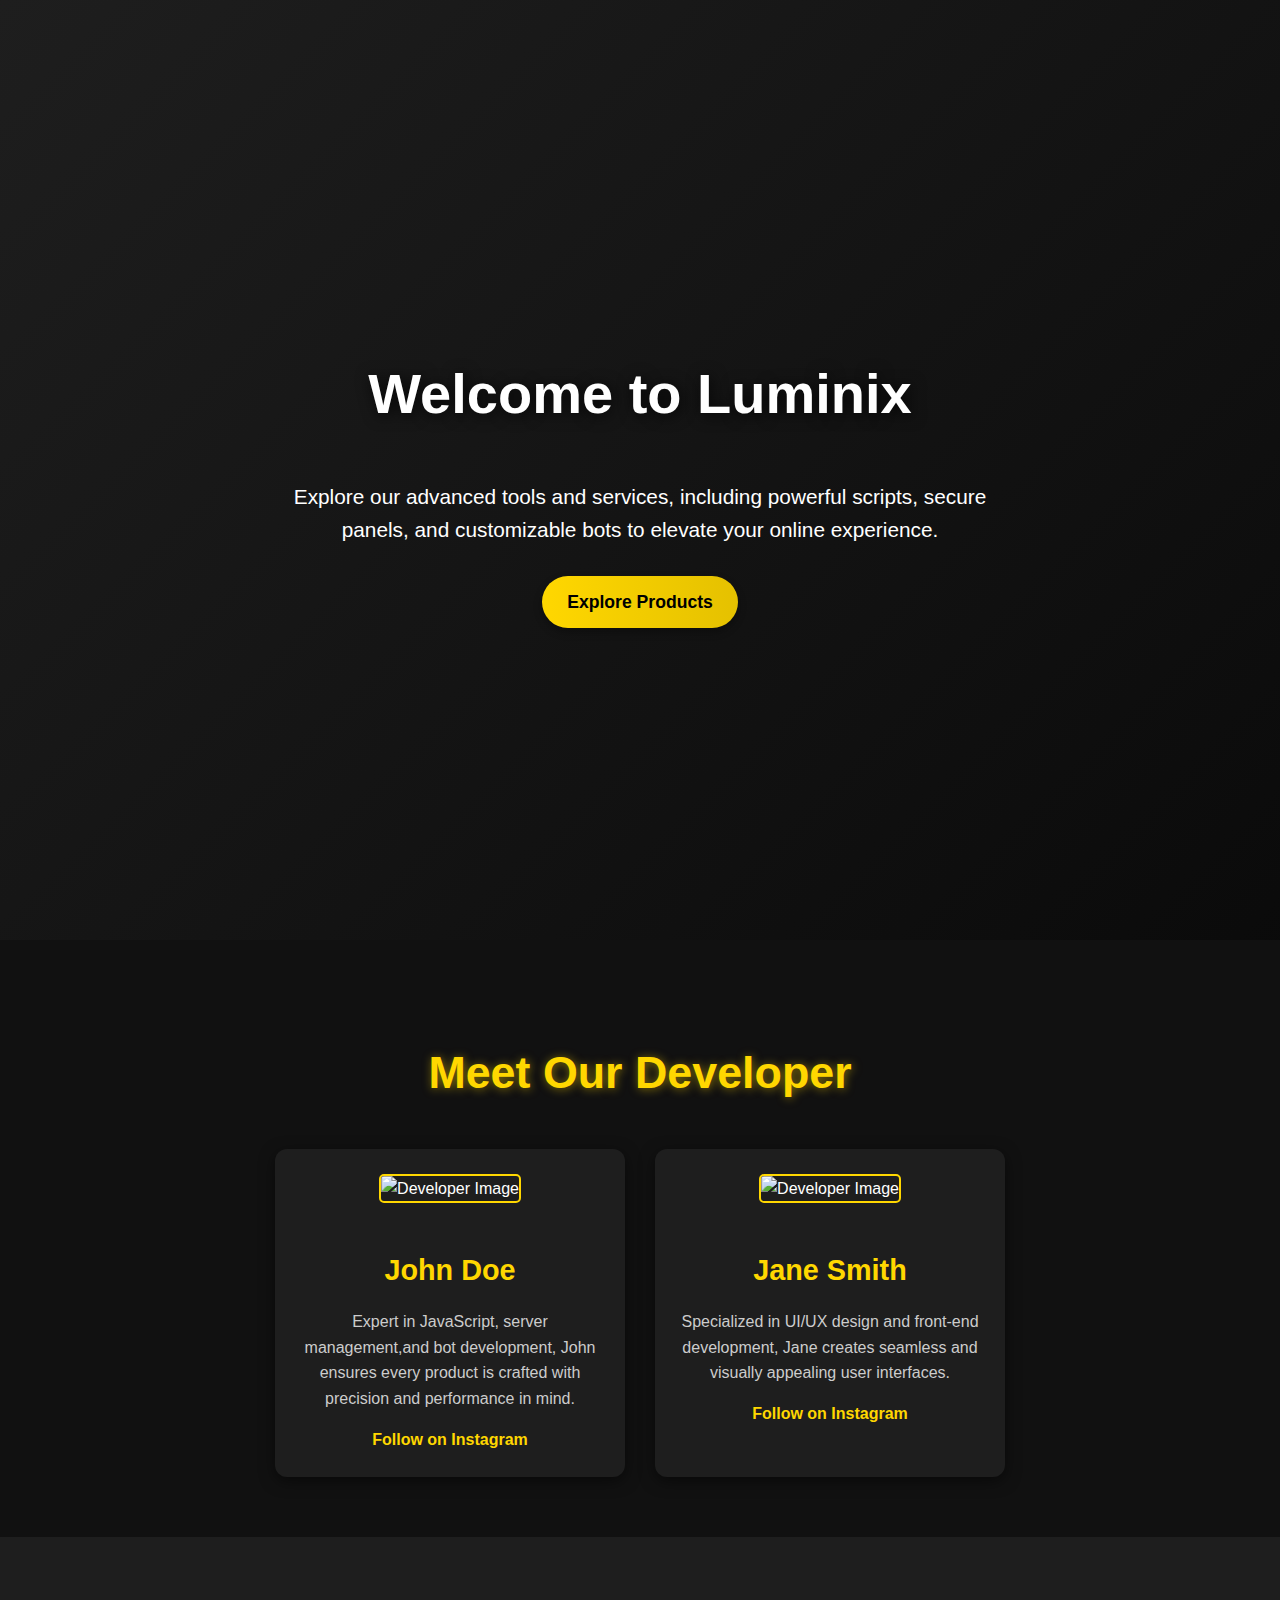
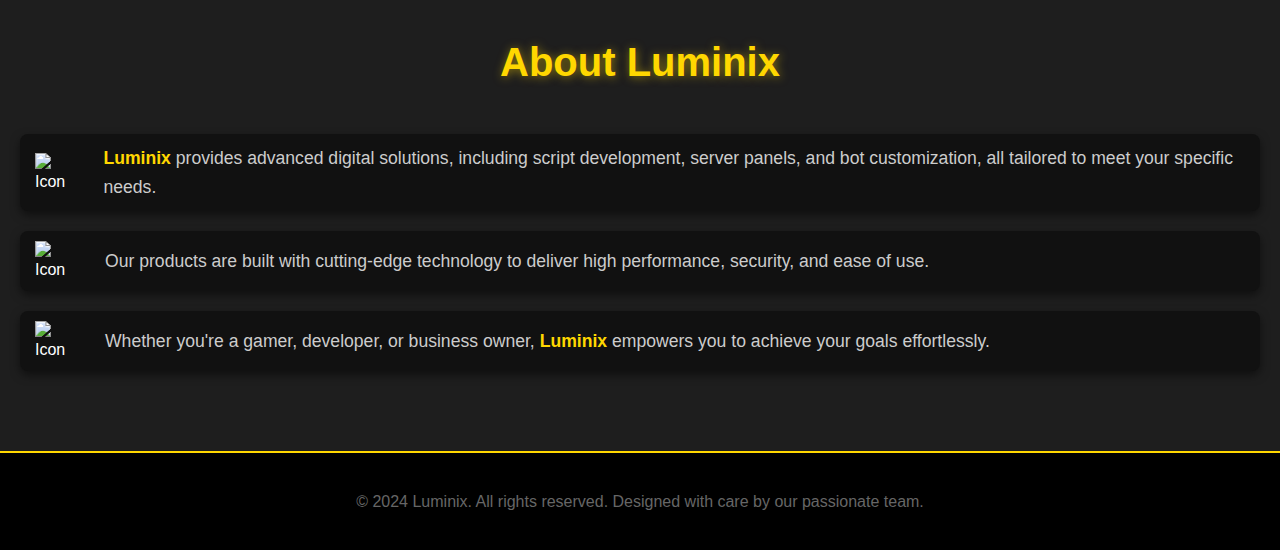
==== index.html @ 0e13dd22 "Update index.html" ====
<!DOCTYPE html>
<html lang="en">
<head>
    <meta charset="UTF-8">
    <meta name="viewport" content="width=device-width, initial-scale=1.0">
    <title>Home - Luminix</title><style>
    /* Global Styles */
    body {
        margin: 0;
        font-family: 'Arial', sans-serif;
        background: linear-gradient(135deg, #1e1e1e, #000);
        color: #fff;
        overflow-x: hidden;
        line-height: 1.6;
    }

    /* Header Section */
     .header {
        background: url('https://pomf2.lain.la/f/1grm6sm7.png') no-repeat center center/cover;
        height: 100vh;
        display: flex;
        flex-direction: column;
        justify-content: center;
        align-items: center;
        text-align: center;
        color: #fff;
        padding: 20px;
     }

    .header h1 {
        font-size: 3.5rem;
        font-weight: bold;
        text-shadow: 2px 2px 15px rgba(0, 0, 0, 0.8);
        margin-bottom: 20px;
    }

    .header p {
        font-size: 1.3rem;
        max-width: 700px;
        margin-bottom: 30px;
    }

    .header a {
        display: inline-block;
        background: linear-gradient(90deg, #ffd700, #e5c100);
        color: #000;
        text-decoration: none;
        padding: 12px 25px;
        font-size: 1.1rem;
        font-weight: bold;
        border-radius: 30px;
        transition: all 0.3s ease;
        box-shadow: 0 4px 8px rgba(0, 0, 0, 0.3);
    }

    .header a:hover {
        background: linear-gradient(90deg, #e5c100, #ffd700);
        transform: translateY(-3px);
    }
#particles-js {
    position: absolute;
    width: 100%;
    height: 100%;
    top: 0;
    left: 0;
    z-index: 1; /* Pastikan partikel berada di belakang konten */
    pointer-events: none; /* Mencegah interaksi dengan partikel */
}

.header-content {
    position: relative;
    z-index: 2; /* Pastikan konten berada di atas partikel */
}
    /* Developer Section */
    .developer-section {
        padding: 60px 20px;
        text-align: center;
        background: #111;
    }

    .developer-section h2 {
        font-size: 2.8rem;
        color: #ffd700;
        margin-bottom: 40px;
        text-shadow: 1px 1px 10px rgba(255, 215, 0, 0.5);
    }

    .developer-card {
        display: flex;
        flex-wrap: wrap;
        justify-content: center;
        gap: 30px;
    }

    .developer {
        background: #1e1e1e;
        padding: 25px;
        border-radius: 12px;
        box-shadow: 0 4px 15px rgba(0, 0, 0, 0.5);
        width: 300px;
        text-align: center;
        transition: transform 0.3s ease, box-shadow 0.3s ease;
    }

    .developer:hover {
        transform: translateY(-10px);
        box-shadow: 0 10px 25px rgba(255, 215, 0, 0.4);
    }
.developer img {
        width: 110px;
        height: 110px;
        border-radius: 5px; /* Membuat sudut sedikit melengkung, jika tidak ingin lengkung gunakan 0 */
        margin-bottom: 15px;
        object-fit: cover; /* Pastikan gambar sesuai ukuran kotak */
        border: 2px solid #ffd700; /* Tambahkan border emas untuk aksen */
    }


    .developer h3 {
        font-size: 1.8rem;
        color: #ffd700;
        margin-bottom: 10px;
    }

    .developer p {
        font-size: 1rem;
        color: #ccc;
        margin-bottom: 15px;
    }

    .developer a {
        display: inline-block;
        color: #ffd700;
        text-decoration: none;
        font-weight: bold;
        transition: color 0.3s ease;
    }

    .developer a:hover {
        color: #e5c100;
    }

    /* About Section */
    .about-section {
        background: #1e1e1e;
        padding: 60px 20px;
        color: #fff;
    }

    .about-section h2 {
        font-size: 2.5rem;
        text-align: center;
        margin-bottom: 40px;
        color: #ffd700;
        text-shadow: 1px 1px 10px rgba(255, 215, 0, 0.5);
    }

    .about-item {
        display: flex;
        align-items: center;
        margin-bottom: 20px;
        gap: 15px;
        padding: 10px 15px;
        border-radius: 8px;
        background: #111;
        box-shadow: 0 4px 10px rgba(0, 0, 0, 0.5);
    }

    .about-item img {
        width: 40px;
        height: 40px;
    }

    .about-item p {
        font-size: 1.1rem;
        color: #ccc;
        margin: 0;
    }

    .about-item span {
        color: #ffd700;
        font-weight: bold;
    }

    /* Footer Section */
    .footer {
        background: #000;
        text-align: center;
        padding: 20px;
        font-size: 1rem;
        color: #666;
        border-top: 2px solid #ffd700;
    }
</style>

</head>
<body>
    <!-- Header Section -->
    <div id="particles-js"></div>
    <div class="header">
        <h1>Welcome to Luminix</h1>
        <p>Explore our advanced tools and services, including powerful scripts, secure panels, and customizable bots to elevate your online experience.</p>
        <a href="#products">Explore Products</a>
    </div>

    <!-- Developer Section -->
    <div class="developer-section" id="developer">
        <h2>Meet Our Developer</h2>
        <div class="developer-card">
            <!-- Developer 1 -->
            <div class="developer">
                <img src="https://pomf2.lain.la/f/62hkz97u.jpg" alt="Developer Image">
                <h3>John Doe</h3>
                <p>Expert in JavaScript, server management,and bot development, John ensures every product is crafted with precision and performance in mind.</p>
                <a href="https://instagram.com/johndoe" target="_blank">Follow on Instagram</a>
            </div>
            <!-- Developer 2 -->
            <div class="developer">
                <img src="https://pomf2.lain.la/f/bp9b2o8m.png" alt="Developer Image">
                <h3>Jane Smith</h3>
                <p>Specialized in UI/UX design and front-end development, Jane creates seamless and visually appealing user interfaces.</p>
                <a href="https://instagram.com/janesmith" target="_blank">Follow on Instagram</a>
            </div>
        </div>
    </div>

    <!-- About Section -->
    <div class="about-section" id="about">
        <h2>About Luminix</h2>
        <div class="about-item">
            <img src="https://cdn-icons-png.flaticon.com/512/2917/2917999.png" alt="Icon" style="width: 40px; margin-right: 15px;">
            <p><span>Luminix</span> provides advanced digital solutions, including script development, server panels, and bot customization, all tailored to meet your specific needs.</p>
        </div>
        <div class="about-item">
            <img src="https://cdn-icons-png.flaticon.com/512/2468/2468197.png" alt="Icon" style="width: 40px; margin-right: 15px;">
            <p>Our products are built with cutting-edge technology to deliver high performance, security, and ease of use.</p>
        </div>
        <div class="about-item">
            <img src="https://cdn-icons-png.flaticon.com/512/3875/3875142.png" alt="Icon" style="width: 40px; margin-right: 15px;">
            <p>Whether you're a gamer, developer, or business owner, <span>Luminix</span> empowers you to achieve your goals effortlessly.</p>
        </div>
    </div>

    <!-- Footer Section -->
    <div class="footer">
        <p>&copy; 2024 Luminix. All rights reserved. Designed with care by our passionate team.</p>
    </div>
    <script src="https://cdn.jsdelivr.net/particles.js/2.0.0/particles.min.js"></script>
    <script>
    particlesJS("particles-js", {
        "particles": {
            "number": {
                "value": 100, // Jumlah partikel
                "density": {
                    "enable": true,
                    "value_area": 800
                }
            },
            "color": {
                "value": "#ffffff" // Warna partikel
            },
            "shape": {
                "type": "circle", // Bentuk partikel
                "stroke": {
                    "width": 0,
                    "color": "#000000"
                }
            },
            "opacity": {
                "value": 0.5,
                "random": true
            },
            "size": {
                "value": 3,
                "random": true
            },
            "move": {
                "enable": true,
                "speed": 2, // Kecepatan partikel
                "direction": "bottom", // Arah partikel
                "random": false,
                "straight": false
            }
        },
        "interactivity": {
            "events": {
                "onhover": {
                    "enable": true,
                    "mode": "repulse"
                },
                "onclick": {
                    "enable": true,
                    "mode": "push"
                }
            },
            "modes": {
                "repulse": {
                    "distance": 50
                },
                "push": {
                    "particles_nb": 4
                }
            }
        },
        "retina_detect": true
    });
    </script>
</body>
</html>
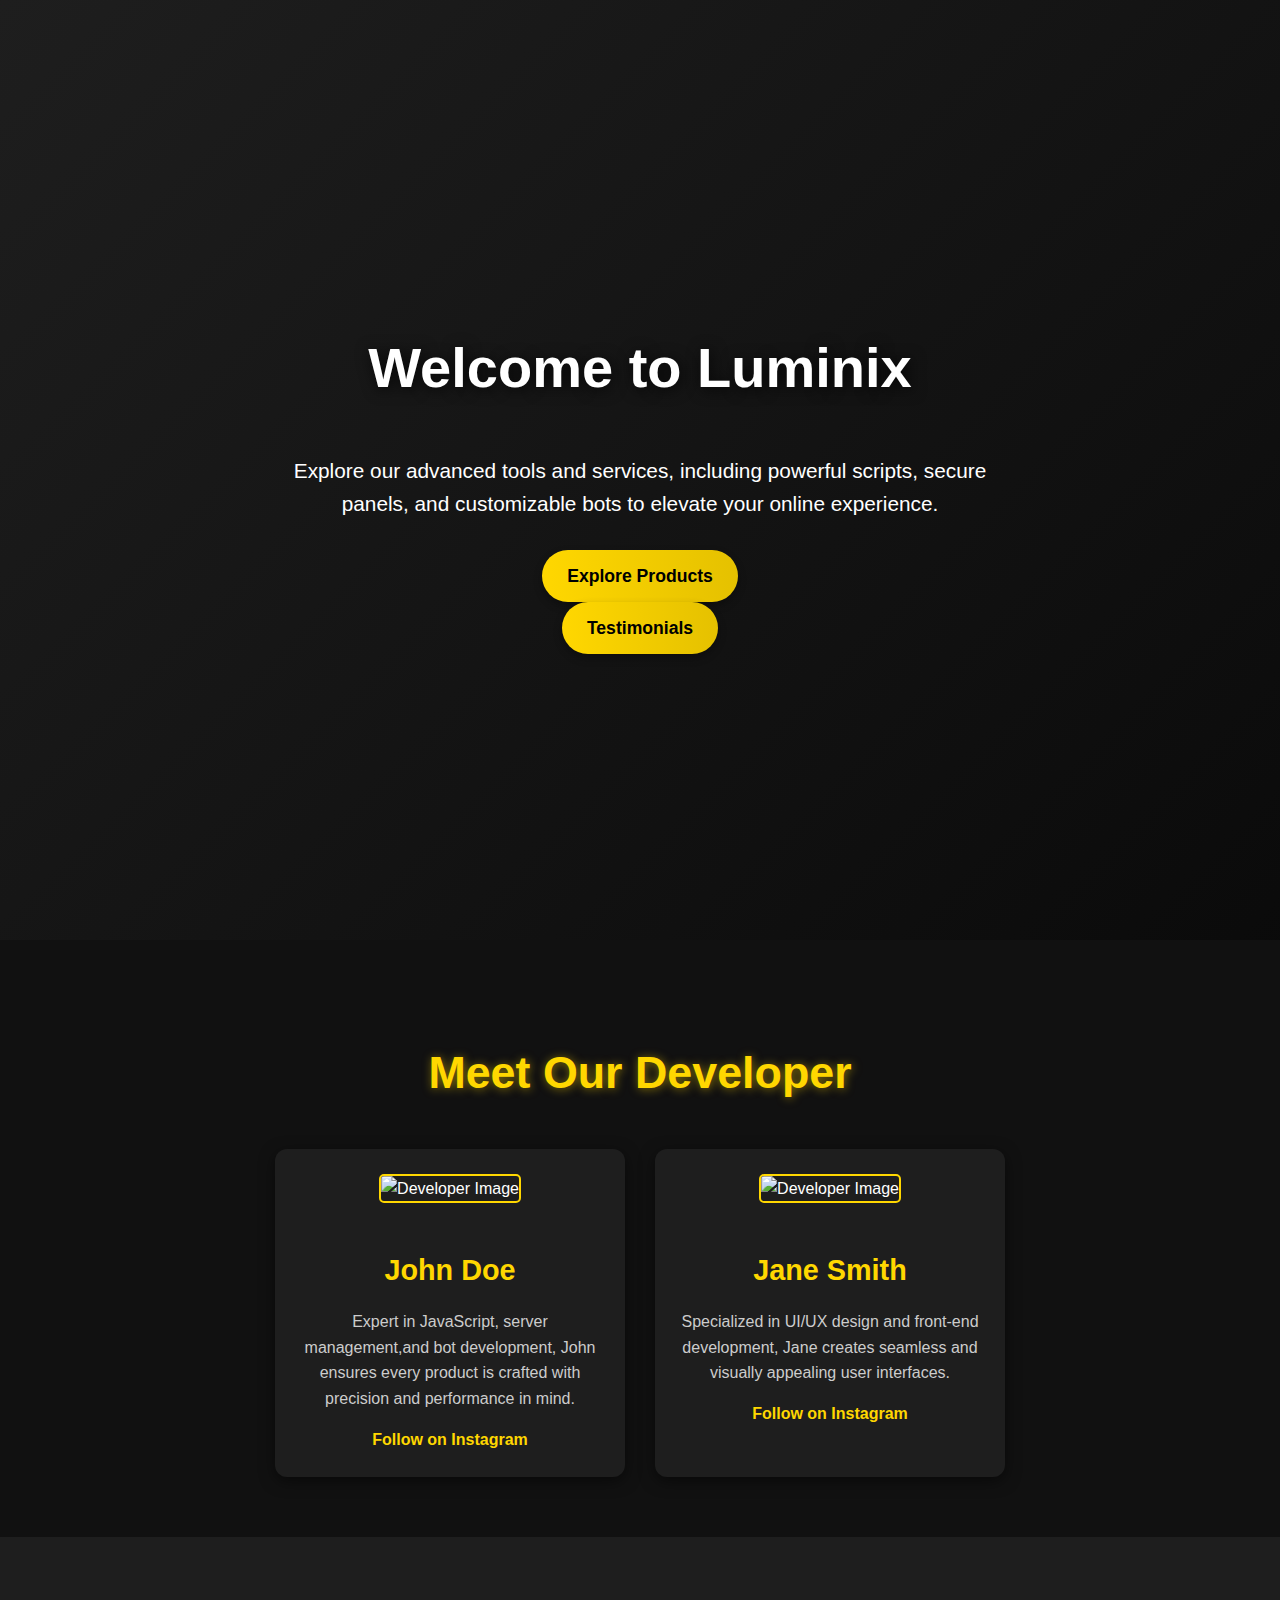
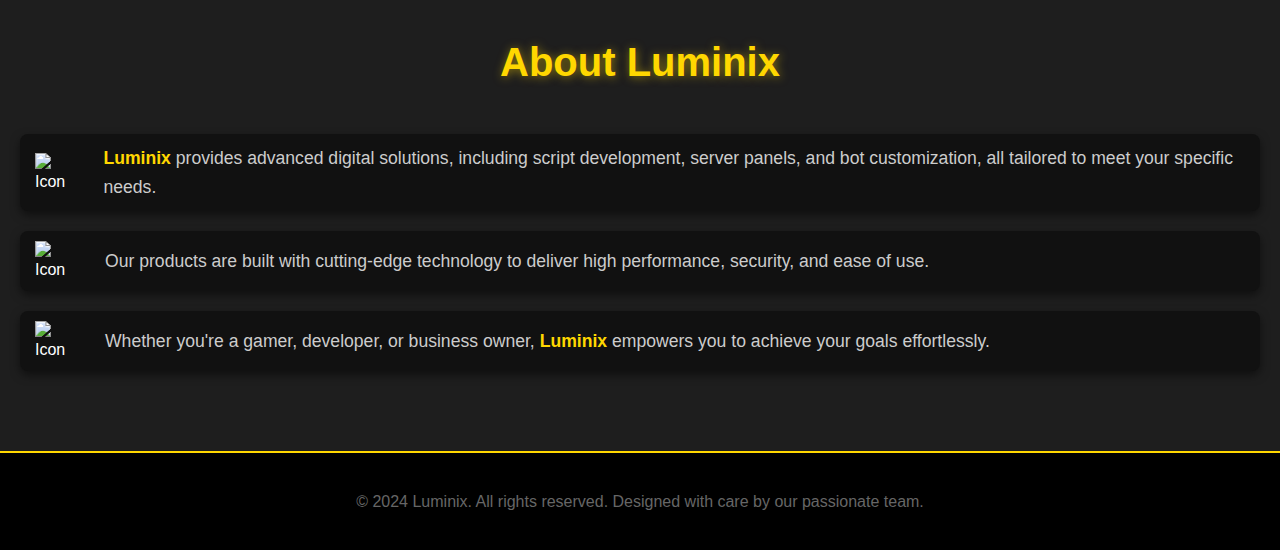
==== commit 277b594f: "Update index.html" ====
--- a/index.html
+++ b/index.html
@@ -200,7 +200,8 @@
     <div class="header">
         <h1>Welcome to Luminix</h1>
         <p>Explore our advanced tools and services, including powerful scripts, secure panels, and customizable bots to elevate your online experience.</p>
-        <a href="#products">Explore Products</a>
+        <a href="./produk/produk1.html">Explore Products</a>
+         <a href="./produk/testimonials.html">Testimonials</a>
     </div>
 
     <!-- Developer Section -->
@@ -246,64 +247,54 @@
         <p>&copy; 2024 Luminix. All rights reserved. Designed with care by our passionate team.</p>
     </div>
     <script src="https://cdn.jsdelivr.net/particles.js/2.0.0/particles.min.js"></script>
-    <script>
-    particlesJS("particles-js", {
-        "particles": {
-            "number": {
-                "value": 100, // Jumlah partikel
-                "density": {
+     <script>
+        particlesJS("particles-js", {
+            "particles": {
+                "number": {
+                    "value": 150, // Jumlah titik-titik
+                    "density": {
+                        "enable": true,
+                        "value_area": 1000
+                    }
+                },
+                "color": {
+                    "value": "#ffffff" // Warna titik
+                },
+                "shape": {
+                    "type": "circle", // Bentuk titik
+                    "stroke": {
+                        "width": 0,
+                        "color": "#000000"
+                    }
+                },
+                "opacity": {
+                    "value": 0.8, // Transparansi
+                    "random": true
+                },
+                "size": {
+                    "value": 2, // Ukuran titik
+                    "random": true
+                },
+                "move": {
                     "enable": true,
-                    "value_area": 800
+                    "speed": 4, // Kecepatan bintang jatuh
+                    "direction": "bottom", // Arah partikel (jatuh ke bawah)
+                    "random": false,
+                    "straight": false
                 }
             },
-            "color": {
-                "value": "#ffffff" // Warna partikel
-            },
-            "shape": {
-                "type": "circle", // Bentuk partikel
-                "stroke": {
-                    "width": 0,
-                    "color": "#000000"
+            "interactivity": {
+                "events": {
+                    "onhover": {
+                        "enable": false // Nonaktifkan efek saat hover
+                    },
+                    "onclick": {
+                        "enable": false // Nonaktifkan efek saat klik
+                    }
                 }
             },
-            "opacity": {
-                "value": 0.5,
-                "random": true
-            },
-            "size": {
-                "value": 3,
-                "random": true
-            },
-            "move": {
-                "enable": true,
-                "speed": 2, // Kecepatan partikel
-                "direction": "bottom", // Arah partikel
-                "random": false,
-                "straight": false
-            }
-        },
-        "interactivity": {
-            "events": {
-                "onhover": {
-                    "enable": true,
-                    "mode": "repulse"
-                },
-                "onclick": {
-                    "enable": true,
-                    "mode": "push"
-                }
-            },
-            "modes": {
-                "repulse": {
-                    "distance": 50
-                },
-                "push": {
-                    "particles_nb": 4
-                }
-            }
-        },
-        "retina_detect": true
-    });
-    </script>
+            "retina_detect": true
+        });
+     </script>
 </body>
 </html>
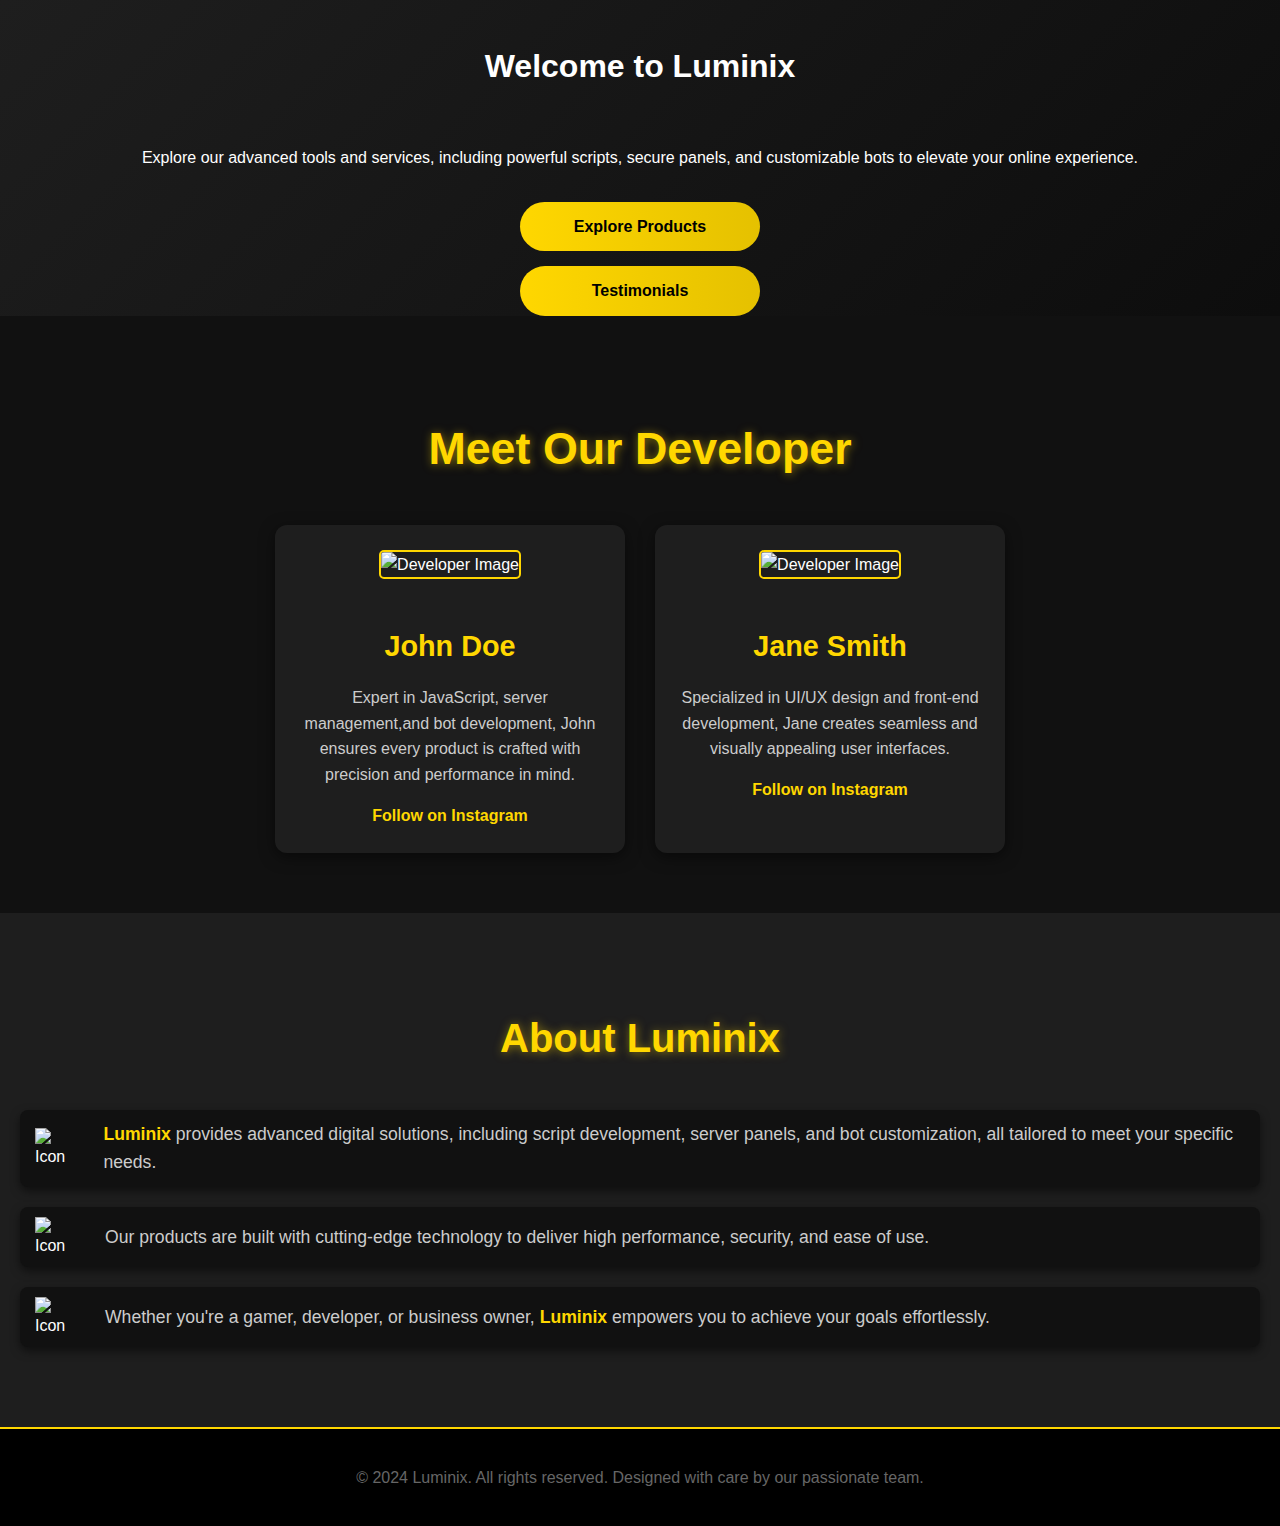
==== commit fe3f812c: "Update index.html" ====
--- a/index.html
+++ b/index.html
@@ -71,6 +71,30 @@
     position: relative;
     z-index: 2; /* Pastikan konten berada di atas partikel */
 }
+        .buttons {
+    display: flex;
+    flex-direction: column;
+    align-items: center;
+    gap: 15px; /* Menambahkan jarak antar tombol */
+    margin-top: 20px;
+}
+
+.buttons a {
+    background: linear-gradient(90deg, #ffd700, #e5c100);
+    padding: 12px 20px;
+    border-radius: 25px;
+    color: #000;
+    text-decoration: none;
+    font-weight: bold;
+    text-align: center;
+    min-width: 200px;
+}
+
+.buttons a:hover {
+    background: linear-gradient(90deg, #e5c100, #ffd700);
+    transform: scale(1.05);
+    transition: all 0.3s ease;
+}
     /* Developer Section */
     .developer-section {
         padding: 60px 20px;
@@ -197,7 +221,7 @@
 <body>
     <!-- Header Section -->
     <div id="particles-js"></div>
-    <div class="header">
+    <div class="buttons">
         <h1>Welcome to Luminix</h1>
         <p>Explore our advanced tools and services, including powerful scripts, secure panels, and customizable bots to elevate your online experience.</p>
         <a href="./produk/produk1.html">Explore Products</a>
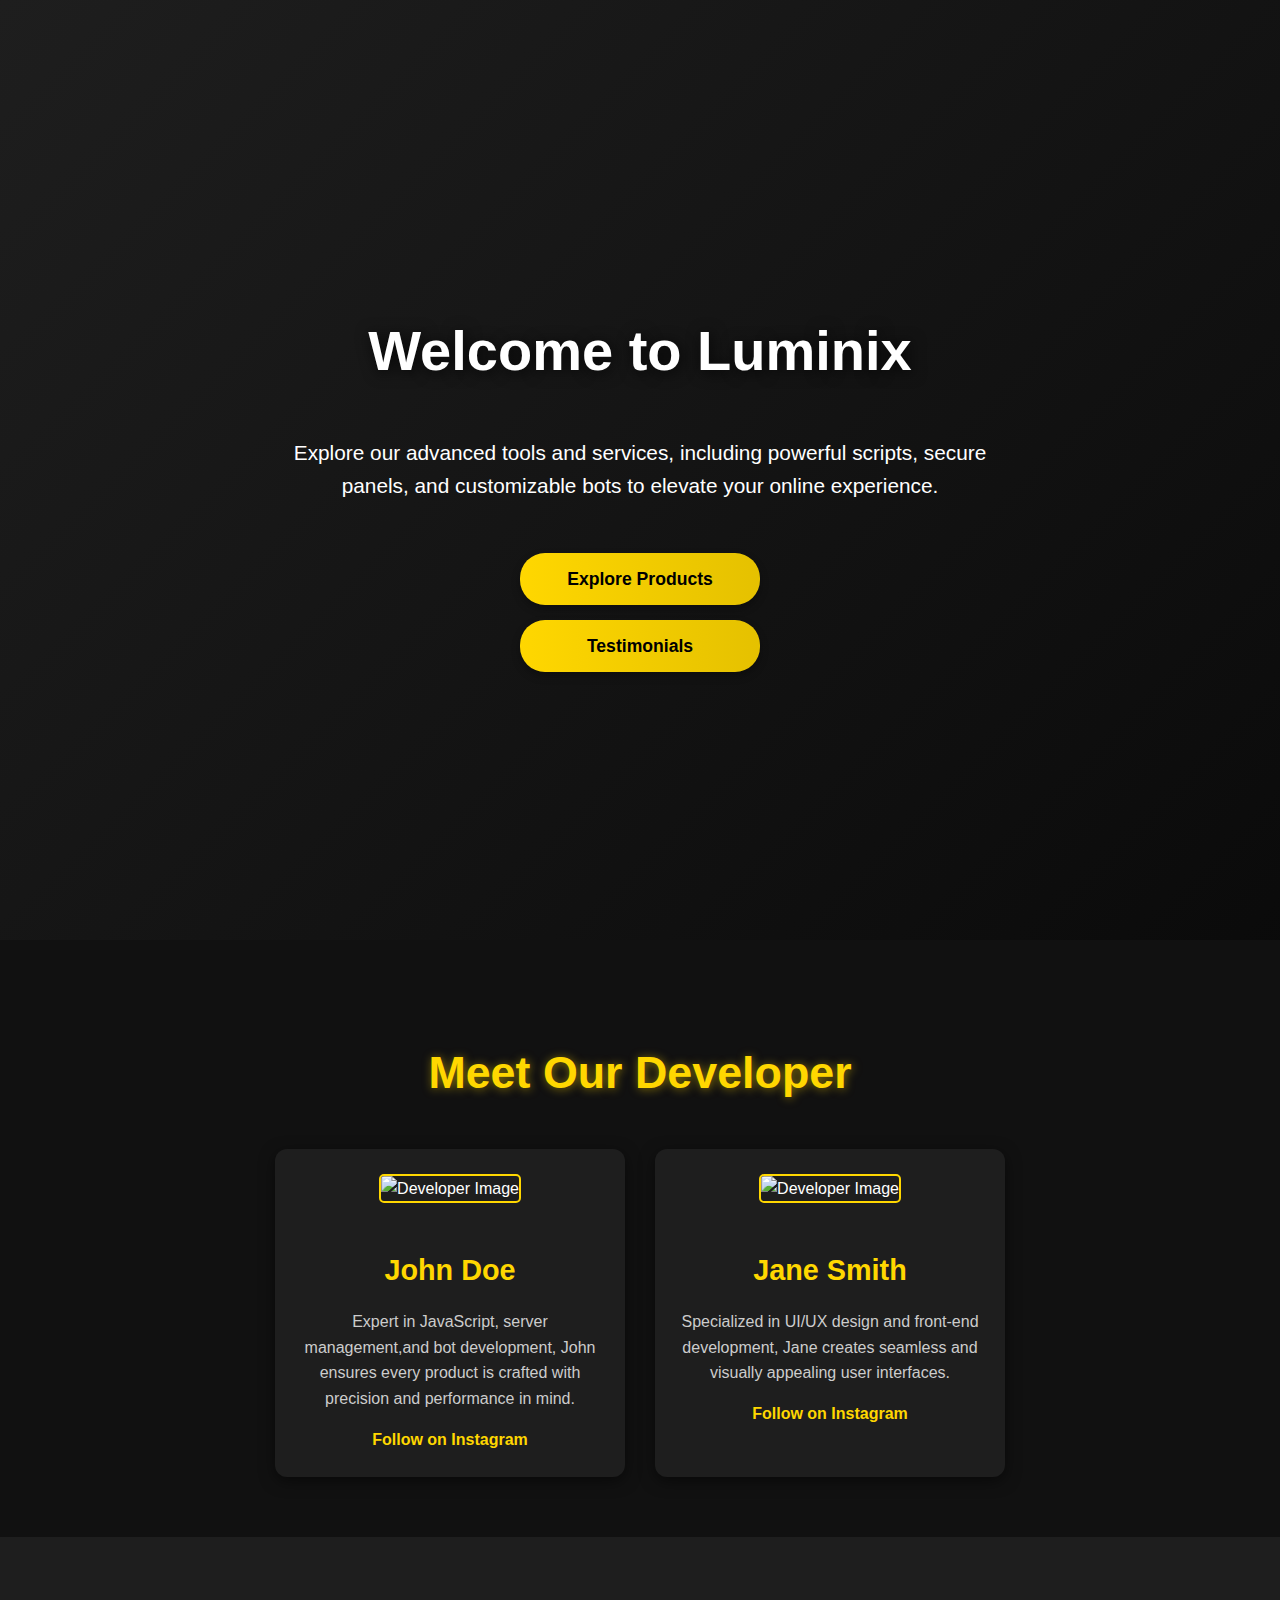
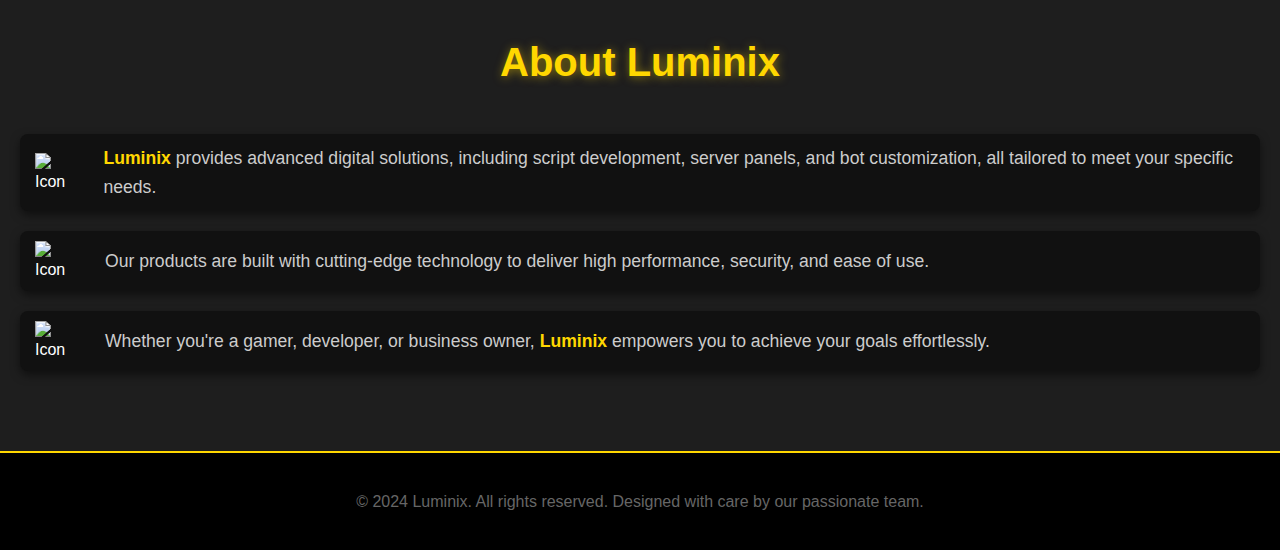
==== commit e9c9ff72: "Update index.html" ====
--- a/index.html
+++ b/index.html
@@ -221,11 +221,13 @@
 <body>
     <!-- Header Section -->
     <div id="particles-js"></div>
-    <div class="buttons">
+    <div class="header">
         <h1>Welcome to Luminix</h1>
         <p>Explore our advanced tools and services, including powerful scripts, secure panels, and customizable bots to elevate your online experience.</p>
+        <div class="buttons">
         <a href="./produk/produk1.html">Explore Products</a>
          <a href="./produk/testimonials.html">Testimonials</a>
+    </div>
     </div>
 
     <!-- Developer Section -->
